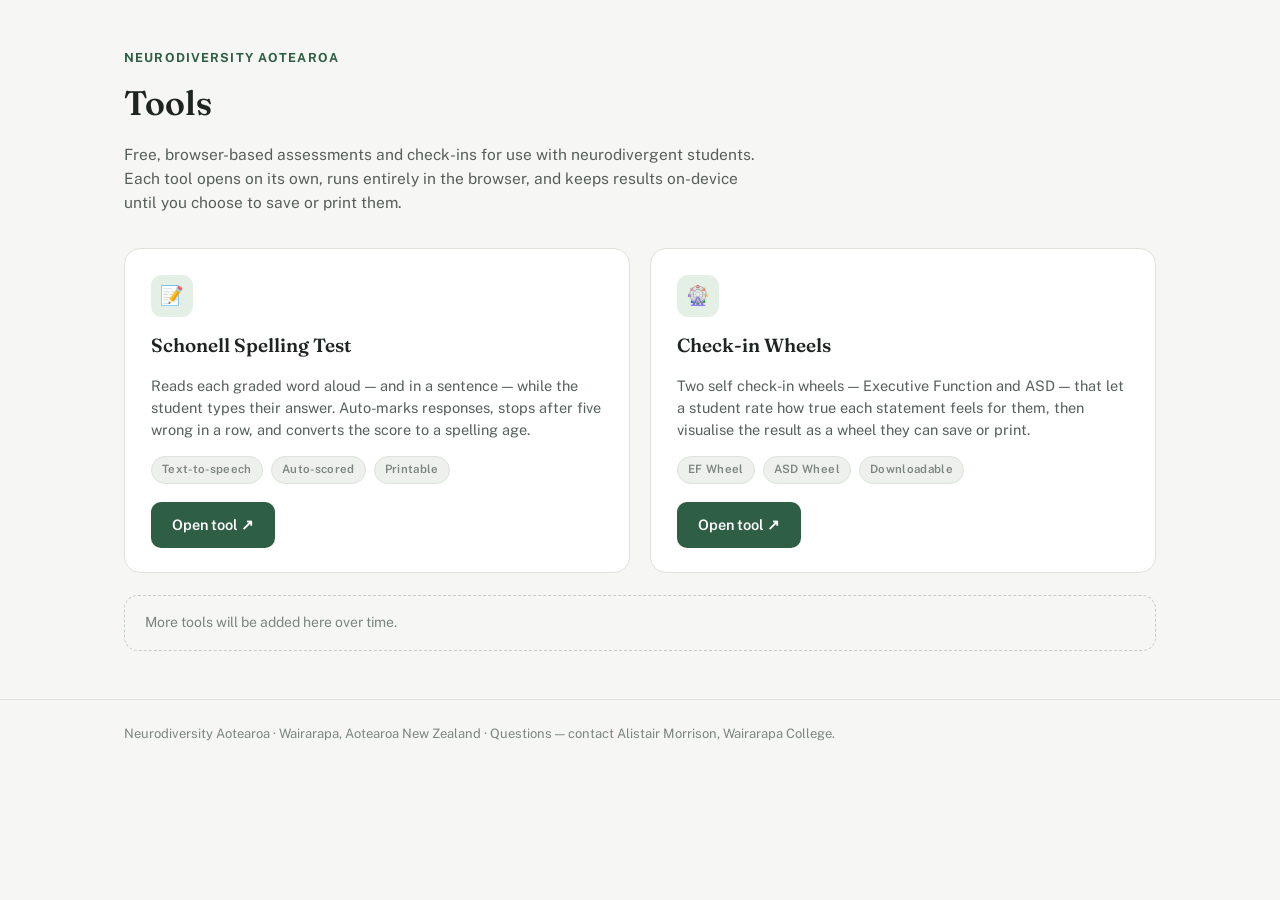
==== tools/index.html @ 2de3a567 "Initial site: placeholder homepage and Tools page" ====
<!DOCTYPE html>
<html lang="en">
<head>
<title>Neurodiversity Aotearoa Tools</title>
<meta name="viewport" content="width=device-width, initial-scale=1.0">
<link rel="preconnect" href="https://fonts.googleapis.com">
<link rel="stylesheet" href="https://fonts.googleapis.com/css2?family=Fraunces:opsz,wght@9..144,500;9..144,600;9..144,700&family=Public+Sans:wght@400;500;600;700&display=swap">
<style>
  :root {
    --bg: #F6F7F5;
    --surface: #FFFFFF;
    --surface-2: #EDF0EC;
    --ink: #1E2422;
    --ink-soft: #565F5B;
    --ink-faint: #7C857F;
    --navy: #1F3864;
    --accent: #3F7D5C;
    --accent-strong: #2E5E44;
    --accent-soft: #E4EFE6;
    --border: #DDE3DB;
    --border-strong: #C4CDC1;
    --focus: #2E5E44;
  }

  @media (prefers-color-scheme: dark) {
    :root:not([data-theme="light"]) {
      --bg: #12161A; --surface: #1A2024; --surface-2: #1F262A;
      --ink: #ECEFEC; --ink-soft: #A9B2AC; --ink-faint: #7C877F;
      --navy: #8FAAD6; --accent: #78B896; --accent-strong: #98CDAE; --accent-soft: #1D2B24;
      --border: #2A3236; --border-strong: #384046; --focus: #98CDAE;
    }
  }
  :root[data-theme="dark"] {
    --bg: #12161A; --surface: #1A2024; --surface-2: #1F262A;
    --ink: #ECEFEC; --ink-soft: #A9B2AC; --ink-faint: #7C877F;
    --navy: #8FAAD6; --accent: #78B896; --accent-strong: #98CDAE; --accent-soft: #1D2B24;
    --border: #2A3236; --border-strong: #384046; --focus: #98CDAE;
  }

  * { box-sizing: border-box; }
  body {
    margin: 0;
    background: var(--bg);
    color: var(--ink);
    font-family: "Public Sans", -apple-system, "Segoe UI", Roboto, Arial, sans-serif;
    font-size: 16px;
    line-height: 1.55;
    -webkit-font-smoothing: antialiased;
  }
  h1, h2 { font-family: "Fraunces", Georgia, serif; color: var(--ink); margin: 0; text-wrap: balance; font-weight: 600; }
  a { color: var(--accent-strong); }
  a:focus-visible, button:focus-visible { outline: 2.5px solid var(--focus); outline-offset: 2px; border-radius: 4px; }

  .eyebrow {
    font-size: 12.5px; font-weight: 700; letter-spacing: 0.09em;
    text-transform: uppercase; color: var(--accent-strong);
  }

  main { max-width: 1080px; margin: 0 auto; padding: 48px 24px 0; }

  .page-head { max-width: 640px; margin-bottom: 34px; }
  .page-head .eyebrow { display: block; margin-bottom: 10px; }
  .page-head h1 { font-size: clamp(26px, 4vw, 34px); }
  .page-head p { margin-top: 12px; color: var(--ink-soft); font-size: 15.5px; }

  .tool-grid { display: grid; grid-template-columns: repeat(2, 1fr); gap: 20px; }
  @media (max-width: 720px) { .tool-grid { grid-template-columns: 1fr; } }

  .tool-card {
    background: var(--surface); border: 1px solid var(--border); border-radius: 16px;
    padding: 26px 26px 24px; display: flex; flex-direction: column; gap: 14px;
  }
  .tool-icon {
    width: 42px; height: 42px; border-radius: 11px;
    background: var(--accent-soft); color: var(--accent-strong);
    display: flex; align-items: center; justify-content: center; font-size: 19px; flex: none;
  }
  .tool-card h2 { font-size: 19px; font-weight: 600; }
  .tool-card p.desc { margin: 0; color: var(--ink-soft); font-size: 14.5px; flex: 1; }
  .tool-meta { display: flex; flex-wrap: wrap; gap: 8px; }
  .tool-tag {
    font-size: 11.5px; font-weight: 600; letter-spacing: 0.03em; color: var(--ink-faint);
    background: var(--surface-2); border: 1px solid var(--border); border-radius: 999px; padding: 4px 10px;
  }

  .btn {
    display: inline-flex; align-items: center; gap: 8px;
    font-family: "Public Sans", sans-serif; font-size: 14.5px; font-weight: 600;
    text-decoration: none; padding: 11px 20px; border-radius: 10px;
    border: 1.5px solid transparent; cursor: pointer; align-self: flex-start; margin-top: 4px;
  }
  .btn-primary { background: var(--accent-strong); color: #FFFFFF; }
  .btn-primary:hover { background: var(--accent); }

  .more-note {
    margin-top: 22px; padding: 16px 20px; border: 1px dashed var(--border-strong);
    border-radius: 14px; font-size: 14px; color: var(--ink-faint);
  }

  footer { margin-top: 48px; border-top: 1px solid var(--border); }
  .footer-inner { max-width: 1080px; margin: 0 auto; padding: 24px 24px 40px; }
  .footer-inner p { margin: 0; font-size: 13px; color: var(--ink-faint); }
</style>
</head>
<body>


<main>
  <div class="page-head">
    <span class="eyebrow">Neurodiversity Aotearoa</span>
    <h1>Tools</h1>
    <p>Free, browser-based assessments and check-ins for use with neurodivergent students. Each tool opens on its own, runs entirely in the browser, and keeps results on-device until you choose to save or print them.</p>
  </div>

  <div class="tool-grid">
    <article class="tool-card">
      <div class="tool-icon">📝</div>
      <h2>Schonell Spelling Test</h2>
      <p class="desc">Reads each graded word aloud — and in a sentence — while the student types their answer. Auto-marks responses, stops after five wrong in a row, and converts the score to a spelling age.</p>
      <div class="tool-meta">
        <span class="tool-tag">Text-to-speech</span>
        <span class="tool-tag">Auto-scored</span>
        <span class="tool-tag">Printable</span>
      </div>
      <a class="btn btn-primary" href="spelling-test.html" target="_blank" rel="noopener">Open tool ↗</a>
    </article>

    <article class="tool-card">
      <div class="tool-icon">🎡</div>
      <h2>Check-in Wheels</h2>
      <p class="desc">Two self check-in wheels — Executive Function and ASD — that let a student rate how true each statement feels for them, then visualise the result as a wheel they can save or print.</p>
      <div class="tool-meta">
        <span class="tool-tag">EF Wheel</span>
        <span class="tool-tag">ASD Wheel</span>
        <span class="tool-tag">Downloadable</span>
      </div>
      <a class="btn btn-primary" href="checkin-wheels.html" target="_blank" rel="noopener">Open tool ↗</a>
    </article>
  </div>

  <p class="more-note">More tools will be added here over time.</p>
</main>

<footer>
  <div class="footer-inner">
    <p>Neurodiversity Aotearoa · Wairarapa, Aotearoa New Zealand · Questions — contact Alistair Morrison, Wairarapa College.</p>
  </div>
</footer>

</body>
</html>
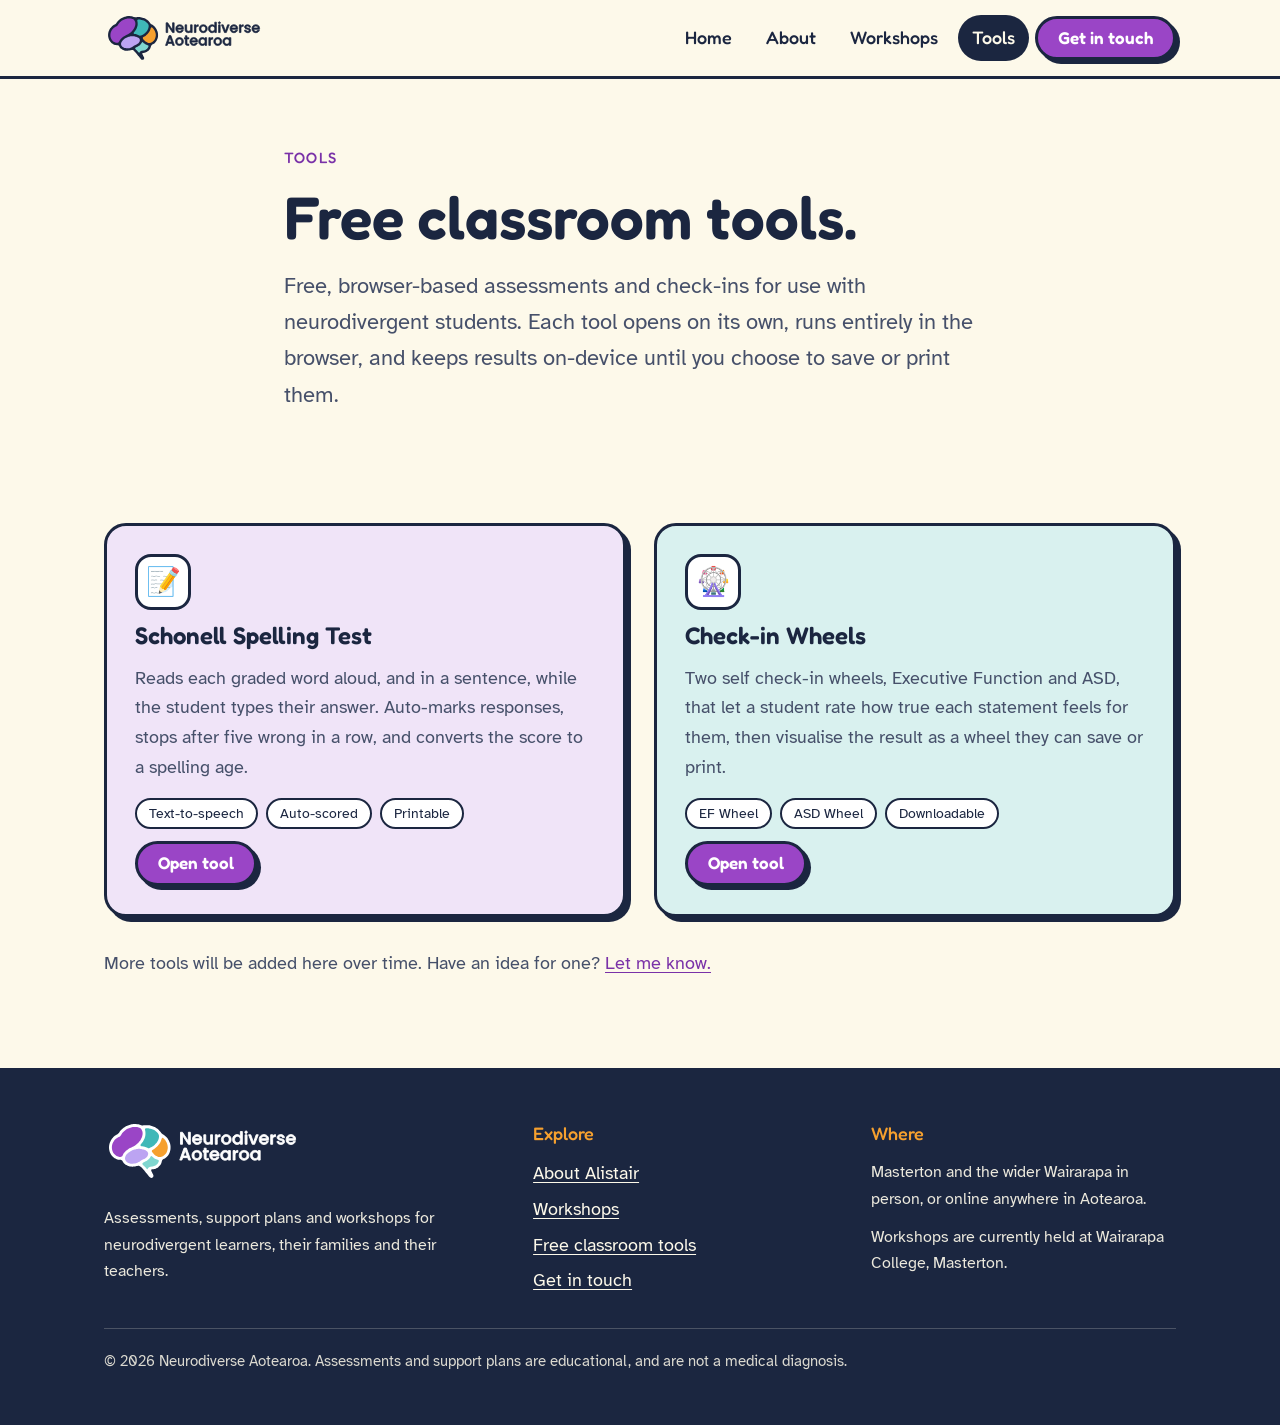
==== commit 53282063: "Redesign site as Neurodiverse Aotearoa practice site New home, About, Workshops and Contact pages, s" ====
--- a/tools/index.html
+++ b/tools/index.html
@@ -1,151 +1,102 @@
 <!DOCTYPE html>
-<html lang="en">
+<html lang="en-NZ">
 <head>
-<title>Neurodiversity Aotearoa Tools</title>
-<meta name="viewport" content="width=device-width, initial-scale=1.0">
-<link rel="preconnect" href="https://fonts.googleapis.com">
-<link rel="stylesheet" href="https://fonts.googleapis.com/css2?family=Fraunces:opsz,wght@9..144,500;9..144,600;9..144,700&family=Public+Sans:wght@400;500;600;700&display=swap">
-<style>
-  :root {
-    --bg: #F6F7F5;
-    --surface: #FFFFFF;
-    --surface-2: #EDF0EC;
-    --ink: #1E2422;
-    --ink-soft: #565F5B;
-    --ink-faint: #7C857F;
-    --navy: #1F3864;
-    --accent: #3F7D5C;
-    --accent-strong: #2E5E44;
-    --accent-soft: #E4EFE6;
-    --border: #DDE3DB;
-    --border-strong: #C4CDC1;
-    --focus: #2E5E44;
-  }
+<meta charset="utf-8">
+<meta name="viewport" content="width=device-width, initial-scale=1">
+<title>Free classroom tools — Neurodiverse Aotearoa</title>
+<meta name="description" content="Free browser-based classroom tools for teachers in Masterton and the Wairarapa: a Schonell spelling test and ADHD and autism student check-in wheels.">
+<link rel="canonical" href="https://neurodiverse.nz/tools/">
+<meta name="theme-color" content="#FDF9EA">
+<link rel="icon" type="image/svg+xml" href="/assets/favicon.svg">
+<link rel="apple-touch-icon" href="/assets/icon-512.png">
+<meta property="og:type" content="website">
+<meta property="og:site_name" content="Neurodiverse Aotearoa">
+<meta property="og:title" content="Free classroom tools — Neurodiverse Aotearoa">
+<meta property="og:description" content="Free browser-based classroom tools for teachers in Masterton and the Wairarapa: a Schonell spelling test and ADHD and autism student check-in wheels.">
+<meta property="og:url" content="https://neurodiverse.nz/tools/">
+<meta property="og:image" content="https://neurodiverse.nz/assets/icon-512.png">
+<meta name="twitter:card" content="summary">
+<link rel="preconnect" href="https://fonts.googleapis.com"><link rel="preconnect" href="https://fonts.gstatic.com" crossorigin><link rel="stylesheet" href="https://fonts.googleapis.com/css2?family=Atkinson+Hyperlegible:ital,wght@0,400;0,700;1,400&family=Fredoka:wght@400;500;600&display=swap">
+<link rel="stylesheet" href="/assets/style.css">
 
-  @media (prefers-color-scheme: dark) {
-    :root:not([data-theme="light"]) {
-      --bg: #12161A; --surface: #1A2024; --surface-2: #1F262A;
-      --ink: #ECEFEC; --ink-soft: #A9B2AC; --ink-faint: #7C877F;
-      --navy: #8FAAD6; --accent: #78B896; --accent-strong: #98CDAE; --accent-soft: #1D2B24;
-      --border: #2A3236; --border-strong: #384046; --focus: #98CDAE;
-    }
-  }
-  :root[data-theme="dark"] {
-    --bg: #12161A; --surface: #1A2024; --surface-2: #1F262A;
-    --ink: #ECEFEC; --ink-soft: #A9B2AC; --ink-faint: #7C877F;
-    --navy: #8FAAD6; --accent: #78B896; --accent-strong: #98CDAE; --accent-soft: #1D2B24;
-    --border: #2A3236; --border-strong: #384046; --focus: #98CDAE;
-  }
-
-  * { box-sizing: border-box; }
-  body {
-    margin: 0;
-    background: var(--bg);
-    color: var(--ink);
-    font-family: "Public Sans", -apple-system, "Segoe UI", Roboto, Arial, sans-serif;
-    font-size: 16px;
-    line-height: 1.55;
-    -webkit-font-smoothing: antialiased;
-  }
-  h1, h2 { font-family: "Fraunces", Georgia, serif; color: var(--ink); margin: 0; text-wrap: balance; font-weight: 600; }
-  a { color: var(--accent-strong); }
-  a:focus-visible, button:focus-visible { outline: 2.5px solid var(--focus); outline-offset: 2px; border-radius: 4px; }
-
-  .eyebrow {
-    font-size: 12.5px; font-weight: 700; letter-spacing: 0.09em;
-    text-transform: uppercase; color: var(--accent-strong);
-  }
-
-  main { max-width: 1080px; margin: 0 auto; padding: 48px 24px 0; }
-
-  .page-head { max-width: 640px; margin-bottom: 34px; }
-  .page-head .eyebrow { display: block; margin-bottom: 10px; }
-  .page-head h1 { font-size: clamp(26px, 4vw, 34px); }
-  .page-head p { margin-top: 12px; color: var(--ink-soft); font-size: 15.5px; }
-
-  .tool-grid { display: grid; grid-template-columns: repeat(2, 1fr); gap: 20px; }
-  @media (max-width: 720px) { .tool-grid { grid-template-columns: 1fr; } }
-
-  .tool-card {
-    background: var(--surface); border: 1px solid var(--border); border-radius: 16px;
-    padding: 26px 26px 24px; display: flex; flex-direction: column; gap: 14px;
-  }
-  .tool-icon {
-    width: 42px; height: 42px; border-radius: 11px;
-    background: var(--accent-soft); color: var(--accent-strong);
-    display: flex; align-items: center; justify-content: center; font-size: 19px; flex: none;
-  }
-  .tool-card h2 { font-size: 19px; font-weight: 600; }
-  .tool-card p.desc { margin: 0; color: var(--ink-soft); font-size: 14.5px; flex: 1; }
-  .tool-meta { display: flex; flex-wrap: wrap; gap: 8px; }
-  .tool-tag {
-    font-size: 11.5px; font-weight: 600; letter-spacing: 0.03em; color: var(--ink-faint);
-    background: var(--surface-2); border: 1px solid var(--border); border-radius: 999px; padding: 4px 10px;
-  }
-
-  .btn {
-    display: inline-flex; align-items: center; gap: 8px;
-    font-family: "Public Sans", sans-serif; font-size: 14.5px; font-weight: 600;
-    text-decoration: none; padding: 11px 20px; border-radius: 10px;
-    border: 1.5px solid transparent; cursor: pointer; align-self: flex-start; margin-top: 4px;
-  }
-  .btn-primary { background: var(--accent-strong); color: #FFFFFF; }
-  .btn-primary:hover { background: var(--accent); }
-
-  .more-note {
-    margin-top: 22px; padding: 16px 20px; border: 1px dashed var(--border-strong);
-    border-radius: 14px; font-size: 14px; color: var(--ink-faint);
-  }
-
-  footer { margin-top: 48px; border-top: 1px solid var(--border); }
-  .footer-inner { max-width: 1080px; margin: 0 auto; padding: 24px 24px 40px; }
-  .footer-inner p { margin: 0; font-size: 13px; color: var(--ink-faint); }
-</style>
 </head>
 <body>
+<a class="skip-link" href="#main">Skip to content</a>
+<header class="site">
+  <div class="nav-row">
+    <a class="brand" href="/" aria-label="Neurodiverse Aotearoa home"><img src="/assets/logo.svg" alt="Neurodiverse Aotearoa" width="165" height="52"></a>
+    <button class="nav-toggle" aria-expanded="false" aria-controls="site-nav">Menu</button>
+    <nav class="main" id="site-nav" aria-label="Main">
+      <ul><li><a class="link" href="/">Home</a></li><li><a class="link" href="/about/">About</a></li><li><a class="link" href="/workshops/">Workshops</a></li><li><a class="link" href="/tools/" aria-current="page">Tools</a></li><li><a class="btn btn-primary btn-sm" href="/contact/">Get in touch</a></li></ul>
+    </nav>
+  </div>
+</header>
+<main id="main">
 
+<div class="page-head">
+  <div class="wrap narrow">
+    <span class="eyebrow">Tools</span>
+    <h1>Free classroom tools.</h1>
+    <p class="lede">Free, browser-based assessments and check-ins for use with neurodivergent students. Each tool opens on its own, runs entirely in the browser, and keeps results on-device until you choose to save or print them.</p>
+  </div>
+</div>
 
-<main>
-  <div class="page-head">
-    <span class="eyebrow">Neurodiversity Aotearoa</span>
-    <h1>Tools</h1>
-    <p>Free, browser-based assessments and check-ins for use with neurodivergent students. Each tool opens on its own, runs entirely in the browser, and keeps results on-device until you choose to save or print them.</p>
+<section style="padding-top:24px">
+  <div class="wrap">
+    <div class="cards two">
+      <article class="card purple">
+        <div class="icon" aria-hidden="true">📝</div>
+        <h3>Schonell Spelling Test</h3>
+        <p>Reads each graded word aloud, and in a sentence, while the student types their answer. Auto-marks responses, stops after five wrong in a row, and converts the score to a spelling age.</p>
+        <div class="tool-tags"><span>Text-to-speech</span><span>Auto-scored</span><span>Printable</span></div>
+        <p><a class="btn btn-primary btn-sm" href="/tools/spelling-test.html" target="_blank" rel="noopener">Open tool</a></p>
+      </article>
+      <article class="card teal">
+        <div class="icon" aria-hidden="true">🎡</div>
+        <h3>Check-in Wheels</h3>
+        <p>Two self check-in wheels, Executive Function and ASD, that let a student rate how true each statement feels for them, then visualise the result as a wheel they can save or print.</p>
+        <div class="tool-tags"><span>EF Wheel</span><span>ASD Wheel</span><span>Downloadable</span></div>
+        <p><a class="btn btn-primary btn-sm" href="/tools/checkin-wheels.html" target="_blank" rel="noopener">Open tool</a></p>
+      </article>
+    </div>
+    <p style="margin-top:32px;color:var(--ink-soft)">More tools will be added here over time. Have an idea for one? <a href="/contact/">Let me know.</a></p>
   </div>
-
-  <div class="tool-grid">
-    <article class="tool-card">
-      <div class="tool-icon">📝</div>
-      <h2>Schonell Spelling Test</h2>
-      <p class="desc">Reads each graded word aloud — and in a sentence — while the student types their answer. Auto-marks responses, stops after five wrong in a row, and converts the score to a spelling age.</p>
-      <div class="tool-meta">
-        <span class="tool-tag">Text-to-speech</span>
-        <span class="tool-tag">Auto-scored</span>
-        <span class="tool-tag">Printable</span>
+</section>
+</main>
+<footer class="site">
+  <div class="wrap">
+    <div class="foot-grid">
+      <div>
+        <img src="/assets/logo-reversed.svg" alt="Neurodiverse Aotearoa" width="200" height="65">
+        <p>Assessments, support plans and workshops for neurodivergent learners, their families and their teachers.</p>
       </div>
-      <a class="btn btn-primary" href="spelling-test.html" target="_blank" rel="noopener">Open tool ↗</a>
-    </article>
-
-    <article class="tool-card">
-      <div class="tool-icon">🎡</div>
-      <h2>Check-in Wheels</h2>
-      <p class="desc">Two self check-in wheels — Executive Function and ASD — that let a student rate how true each statement feels for them, then visualise the result as a wheel they can save or print.</p>
-      <div class="tool-meta">
-        <span class="tool-tag">EF Wheel</span>
-        <span class="tool-tag">ASD Wheel</span>
-        <span class="tool-tag">Downloadable</span>
+      <div>
+        <h4>Explore</h4>
+        <ul>
+          <li><a href="/about/">About Alistair</a></li>
+          <li><a href="/workshops/">Workshops</a></li>
+          <li><a href="/tools/">Free classroom tools</a></li>
+          <li><a href="/contact/">Get in touch</a></li>
+        </ul>
       </div>
-      <a class="btn btn-primary" href="checkin-wheels.html" target="_blank" rel="noopener">Open tool ↗</a>
-    </article>
-  </div>
-
-  <p class="more-note">More tools will be added here over time.</p>
-</main>
-
-<footer>
-  <div class="footer-inner">
-    <p>Neurodiversity Aotearoa · Wairarapa, Aotearoa New Zealand · Questions — contact Alistair Morrison, Wairarapa College.</p>
+      <div>
+        <h4>Where</h4>
+        <p style="margin-top:0">Masterton and the wider Wairarapa in person, or online anywhere in Aotearoa.</p>
+        <p>Workshops are currently held at Wairarapa College, Masterton.</p>
+      </div>
+    </div>
+    <p class="small">&copy; 2026 Neurodiverse Aotearoa. Assessments and support plans are educational, and are not a medical diagnosis.</p>
   </div>
 </footer>
-
+<script>
+  (function () {
+    var b = document.querySelector('.nav-toggle'), n = document.getElementById('site-nav');
+    if (!b || !n) return;
+    b.addEventListener('click', function () {
+      var open = n.classList.toggle('open');
+      b.setAttribute('aria-expanded', open ? 'true' : 'false');
+    });
+  })();
+</script>
 </body>
 </html>
--- a/assets/style.css
+++ b/assets/style.css
@@ -0,0 +1,239 @@
+/* Neurodiverse Aotearoa — shared styles
+   Palette is taken from the logo: purple, teal, orange, lavender on cream, with navy ink. */
+
+:root {
+  --cream: #FDF9EA;
+  --cream-2: #F8F1DA;
+  --white: #FFFFFF;
+  --navy: #1B2640;
+  --ink: #1B2640;
+  --ink-soft: #46506A;
+  --purple: #9A45C6;
+  --purple-deep: #7A32A8;
+  --purple-soft: #F0E4F8;
+  --teal: #3FB8B8;
+  --teal-deep: #1F7F82;
+  --teal-soft: #D9F1EF;
+  --orange: #F6A02E;
+  --orange-soft: #FDE8C6;
+  --lav: #BCA4F2;
+  --lav-soft: #EEE8FC;
+  --radius: 22px;
+  --border: 3px solid var(--navy);
+  --shadow: 5px 5px 0 var(--navy);
+}
+
+* { box-sizing: border-box; }
+html { scroll-behavior: smooth; }
+@media (prefers-reduced-motion: reduce) { html { scroll-behavior: auto; } * { transition: none !important; animation: none !important; } }
+
+body {
+  margin: 0;
+  background: var(--cream);
+  color: var(--ink);
+  font-family: "Atkinson Hyperlegible", "Segoe UI", Roboto, Arial, sans-serif;
+  font-size: 18px;
+  line-height: 1.65;
+  -webkit-font-smoothing: antialiased;
+}
+
+h1, h2, h3 {
+  font-family: "Fredoka", "Atkinson Hyperlegible", sans-serif;
+  font-weight: 600;
+  line-height: 1.15;
+  margin: 0;
+  color: var(--navy);
+  text-wrap: balance;
+}
+h1 { font-size: clamp(36px, 6vw, 60px); }
+h2 { font-size: clamp(28px, 4vw, 40px); }
+h3 { font-size: 24px; }
+p { margin: 0 0 1em; }
+a { color: var(--purple-deep); text-underline-offset: 3px; }
+a:hover { color: var(--navy); }
+a:focus-visible, button:focus-visible, input:focus-visible, select:focus-visible, textarea:focus-visible, summary:focus-visible {
+  outline: 3px solid var(--orange);
+  outline-offset: 3px;
+  border-radius: 6px;
+}
+
+.skip-link {
+  position: absolute; left: -999px; top: 8px; background: var(--navy); color: #fff; padding: 10px 16px; border-radius: 10px; z-index: 100;
+}
+.skip-link:focus { left: 8px; }
+
+.wrap { max-width: 1120px; margin: 0 auto; padding: 0 24px; }
+.narrow { max-width: 760px; }
+section { padding: 72px 0; }
+@media (max-width: 640px) { section { padding: 52px 0; } body { font-size: 17px; } }
+
+.eyebrow {
+  display: inline-block;
+  font-family: "Fredoka", sans-serif;
+  font-weight: 500;
+  font-size: 15px;
+  letter-spacing: 0.08em;
+  text-transform: uppercase;
+  color: var(--purple-deep);
+  margin-bottom: 12px;
+}
+.lede { font-size: clamp(19px, 2.4vw, 22px); color: var(--ink-soft); max-width: 40em; }
+
+/* ---------- Header ---------- */
+header.site {
+  background: var(--cream);
+  border-bottom: var(--border);
+  position: sticky; top: 0; z-index: 50;
+}
+.nav-row { display: flex; align-items: center; justify-content: space-between; gap: 16px; padding: 12px 24px; max-width: 1120px; margin: 0 auto; }
+.brand img { height: 52px; width: auto; display: block; }
+nav.main ul { list-style: none; display: flex; align-items: center; gap: 6px; margin: 0; padding: 0; }
+nav.main a.link {
+  display: block; padding: 8px 14px; border-radius: 999px; text-decoration: none;
+  font-family: "Fredoka", sans-serif; font-weight: 500; font-size: 18px; color: var(--navy);
+}
+nav.main a.link:hover { background: var(--lav-soft); }
+nav.main a.link[aria-current="page"] { background: var(--navy); color: var(--cream); }
+.nav-toggle {
+  display: none; background: var(--white); border: var(--border); border-radius: 12px; padding: 8px 14px;
+  font-family: "Fredoka", sans-serif; font-size: 17px; font-weight: 500; color: var(--navy); cursor: pointer;
+}
+@media (max-width: 860px) {
+  .nav-toggle { display: inline-block; }
+  nav.main { position: absolute; top: 100%; left: 0; right: 0; background: var(--cream); border-bottom: var(--border); display: none; padding: 12px 24px 20px; }
+  nav.main.open { display: block; }
+  nav.main ul { flex-direction: column; align-items: stretch; }
+  nav.main a.link { font-size: 20px; padding: 12px 14px; }
+}
+
+/* ---------- Buttons ---------- */
+.btn {
+  display: inline-flex; align-items: center; gap: 10px;
+  font-family: "Fredoka", sans-serif; font-weight: 600; font-size: 19px;
+  padding: 13px 26px; border-radius: 999px; border: var(--border);
+  text-decoration: none; cursor: pointer; line-height: 1.2;
+  transition: transform .12s ease, box-shadow .12s ease;
+}
+.btn-primary { background: var(--purple); color: #fff; box-shadow: 4px 4px 0 var(--navy); }
+.btn-primary:hover { color: #fff; transform: translate(-2px,-2px); box-shadow: 6px 6px 0 var(--navy); }
+.btn-secondary { background: var(--white); color: var(--navy); box-shadow: 4px 4px 0 var(--navy); }
+.btn-secondary:hover { color: var(--navy); transform: translate(-2px,-2px); box-shadow: 6px 6px 0 var(--navy); }
+.btn-sm { font-size: 17px; padding: 9px 20px; }
+.btn-row { display: flex; flex-wrap: wrap; gap: 16px; margin-top: 28px; }
+
+/* ---------- Hero ---------- */
+.hero { padding: 64px 0 80px; position: relative; overflow: hidden; }
+.hero-grid { display: grid; grid-template-columns: 1.25fr 1fr; gap: 40px; align-items: center; }
+@media (max-width: 860px) { .hero-grid { grid-template-columns: 1fr; } .hero-art { order: -1; max-width: 300px; } }
+.hero h1 .hl { color: var(--purple-deep); }
+.hero .lede { margin-top: 20px; }
+.hero-art { position: relative; display: grid; place-items: center; }
+.hero-art img { width: 78%; height: auto; position: relative; z-index: 2; }
+.blob { position: absolute; border-radius: 50%; border: var(--border); z-index: 1; }
+.blob.b1 { width: 62%; aspect-ratio: 1; background: var(--teal-soft); top: 2%; left: 2%; }
+.blob.b2 { width: 34%; aspect-ratio: 1; background: var(--orange); right: 6%; top: 8%; }
+.blob.b3 { width: 26%; aspect-ratio: 1; background: var(--lav); left: 8%; bottom: 6%; }
+
+/* ---------- Cards ---------- */
+.cards { display: grid; grid-template-columns: repeat(3, 1fr); gap: 28px; margin-top: 40px; }
+.cards.two { grid-template-columns: repeat(2, 1fr); }
+@media (max-width: 900px) { .cards, .cards.two { grid-template-columns: 1fr; } }
+.card {
+  background: var(--white); border: var(--border); border-radius: var(--radius);
+  padding: 28px; box-shadow: var(--shadow); display: flex; flex-direction: column; gap: 12px;
+}
+.card h3 { margin-bottom: 2px; }
+.card p { margin: 0; color: var(--ink-soft); }
+.card .badge {
+  align-self: flex-start; font-family: "Fredoka", sans-serif; font-weight: 500; font-size: 14px;
+  padding: 4px 14px; border-radius: 999px; border: 2.5px solid var(--navy); background: var(--cream);
+}
+.card.purple { background: var(--purple-soft); }
+.card.teal { background: var(--teal-soft); }
+.card.orange { background: var(--orange-soft); }
+.card.lav { background: var(--lav-soft); }
+.card .icon {
+  width: 56px; height: 56px; border-radius: 16px; border: var(--border); display: grid; place-items: center;
+  font-size: 28px; background: var(--white);
+}
+
+.band { background: var(--white); border-top: var(--border); border-bottom: var(--border); }
+.band.teal { background: var(--teal-soft); }
+.band.lav { background: var(--lav-soft); }
+.band.orange { background: var(--orange-soft); }
+
+.two-col { display: grid; grid-template-columns: 1fr 1fr; gap: 48px; align-items: center; }
+@media (max-width: 860px) { .two-col { grid-template-columns: 1fr; gap: 28px; } }
+
+.start-list { list-style: none; padding: 0; margin: 24px 0 0; display: grid; gap: 14px; }
+.start-list li {
+  background: var(--white); border: var(--border); border-radius: 18px; padding: 14px 20px 14px 20px;
+  font-size: 19px; display: flex; gap: 14px; align-items: flex-start;
+}
+.start-list li::before { content: ""; flex: none; width: 14px; height: 14px; border-radius: 50%; margin-top: 9px; background: var(--orange); border: 2.5px solid var(--navy); }
+.start-list li:nth-child(2)::before { background: var(--teal); }
+.start-list li:nth-child(3)::before { background: var(--purple); }
+
+.portrait-card {
+  background: var(--purple-soft); border: var(--border); border-radius: var(--radius); box-shadow: var(--shadow);
+  padding: 36px; text-align: center;
+}
+.portrait-card img { width: 160px; height: auto; margin-bottom: 8px; }
+
+.quote-slot { border: 3px dashed var(--navy); border-radius: var(--radius); padding: 28px; background: var(--cream-2); color: var(--ink-soft); }
+
+/* ---------- Page header ---------- */
+.page-head { padding: 64px 0 24px; }
+.page-head .lede { margin-top: 16px; }
+
+/* ---------- Prose ---------- */
+.prose p { font-size: 19px; }
+.prose h2 { margin: 1.6em 0 0.5em; font-size: clamp(26px, 3.5vw, 34px); }
+.pull {
+  background: var(--teal-soft); border: var(--border); border-radius: var(--radius);
+  padding: 24px 28px; margin: 32px 0; font-size: 21px; font-family: "Fredoka", sans-serif; font-weight: 500; line-height: 1.4;
+}
+
+/* ---------- Workshops ---------- */
+.event {
+  background: var(--white); border: var(--border); border-radius: var(--radius); box-shadow: var(--shadow);
+  padding: 32px; margin-top: 36px;
+}
+.event.teachers { background: var(--teal-soft); }
+.event.parents { background: var(--orange-soft); }
+.event .tag { display: inline-block; font-family: "Fredoka", sans-serif; font-weight: 500; font-size: 15px; background: var(--white); border: 2.5px solid var(--navy); border-radius: 999px; padding: 4px 16px; margin-bottom: 12px; }
+.event h2 { font-size: clamp(26px, 3.4vw, 34px); }
+.event .sub { font-family: "Fredoka", sans-serif; font-size: 20px; margin: 4px 0 18px; color: var(--ink-soft); }
+.meta { list-style: none; padding: 0; margin: 22px 0 0; display: flex; flex-wrap: wrap; gap: 10px; }
+.meta li { background: var(--white); border: 2.5px solid var(--navy); border-radius: 999px; padding: 4px 16px; font-size: 16px; }
+
+/* ---------- Form ---------- */
+form.contact { background: var(--white); border: var(--border); border-radius: var(--radius); box-shadow: var(--shadow); padding: 32px; display: grid; gap: 22px; }
+label { font-family: "Fredoka", sans-serif; font-weight: 500; font-size: 19px; display: block; margin-bottom: 6px; }
+.hint { font-family: "Atkinson Hyperlegible", sans-serif; font-weight: 400; font-size: 16px; color: var(--ink-soft); display: block; }
+input, select, textarea {
+  width: 100%; font: inherit; color: var(--navy); background: var(--cream); border: var(--border); border-radius: 14px; padding: 12px 16px;
+}
+textarea { min-height: 160px; resize: vertical; }
+.hp { position: absolute; left: -9999px; }
+.form-status { display: none; padding: 16px 20px; border: var(--border); border-radius: 16px; font-size: 18px; }
+.form-status.ok { display: block; background: var(--teal-soft); }
+.form-status.err { display: block; background: var(--orange-soft); }
+.privacy-note { font-size: 16px; color: var(--ink-soft); }
+
+/* ---------- Tools ---------- */
+.card, .event, form.contact, .portrait-card { min-width: 0; }
+.tool-tags { display: flex; flex-wrap: wrap; gap: 8px; margin-top: 4px; }
+.tool-tags span { font-size: 14px; border: 2.5px solid var(--navy); border-radius: 999px; padding: 2px 12px; background: var(--white); }
+
+/* ---------- Footer ---------- */
+footer.site { background: var(--navy); color: var(--cream); border-top: var(--border); padding: 48px 0 36px; }
+footer.site a { color: var(--cream); }
+footer.site a:hover { color: var(--orange); }
+.foot-grid { display: grid; grid-template-columns: 1.3fr 1fr 1fr; gap: 32px; align-items: start; }
+@media (max-width: 760px) { .foot-grid { grid-template-columns: 1fr; } }
+.foot-grid img { height: 64px; width: auto; }
+.foot-grid h4 { font-family: "Fredoka", sans-serif; font-weight: 500; font-size: 18px; margin: 0 0 10px; color: var(--orange); }
+.foot-grid ul { list-style: none; padding: 0; margin: 0; display: grid; gap: 6px; }
+.foot-grid p { margin: 12px 0 0; font-size: 16px; opacity: .92; }
+.small { font-size: 15px; opacity: .85; margin-top: 32px; padding-top: 20px; border-top: 1px solid rgba(253,249,234,.25); }
